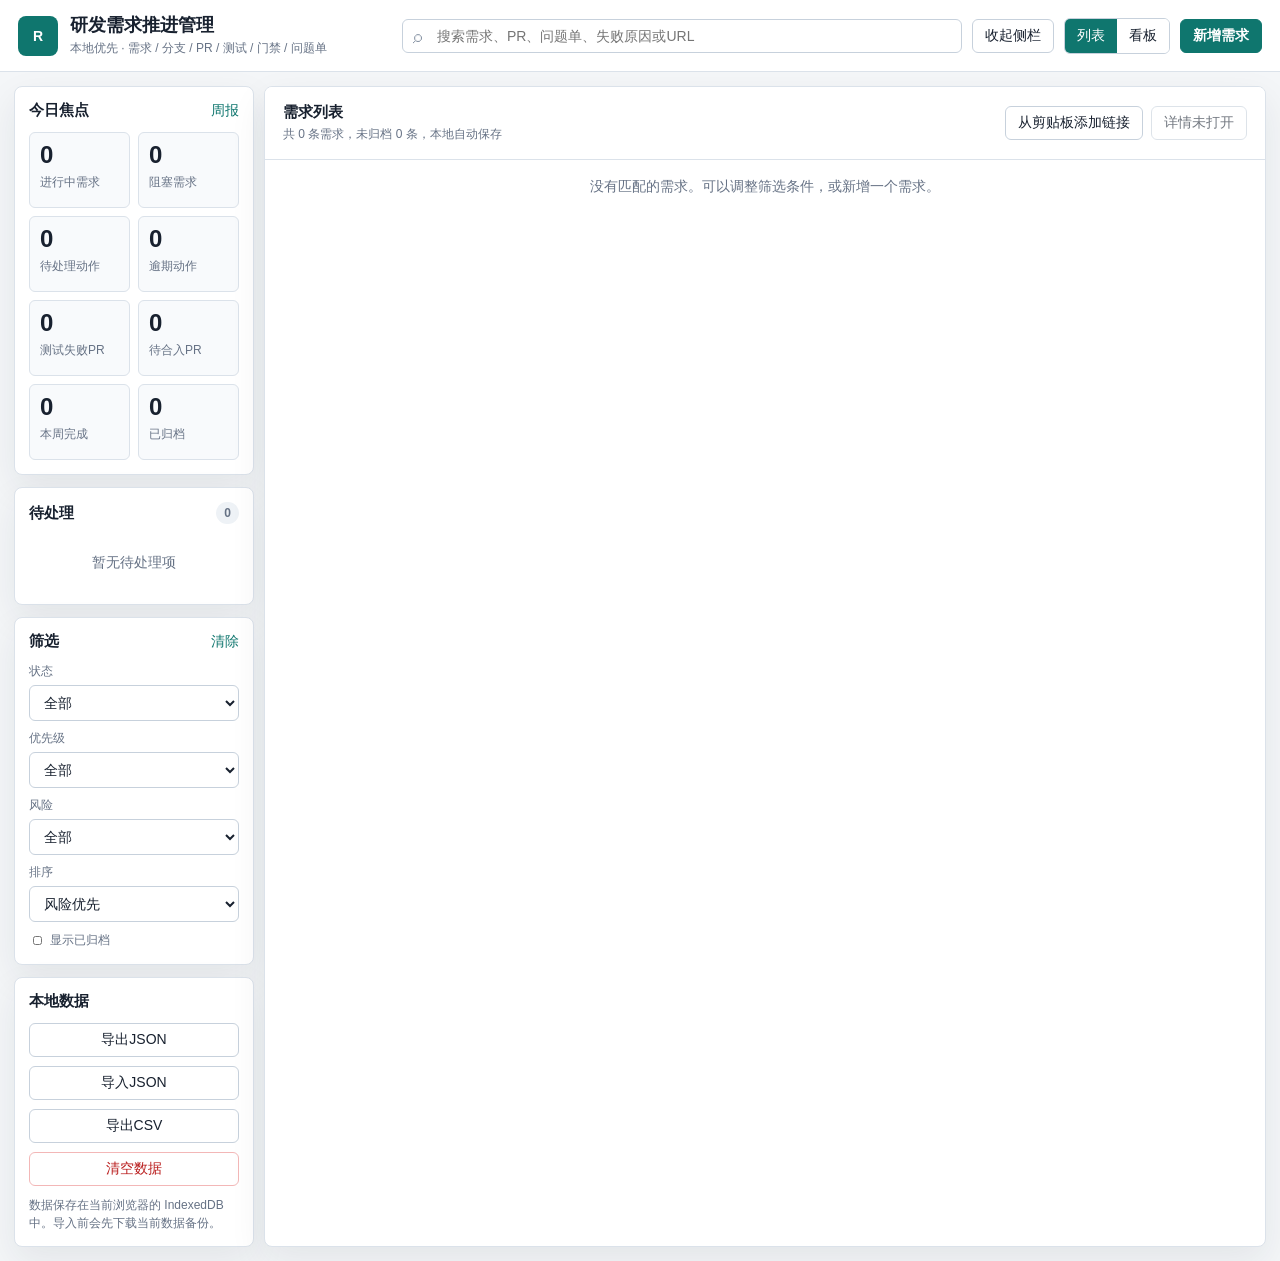
==== outputs/rd-tracker-mvp/index.html @ b26a25df "Add RD tracker desktop app" ====
<!doctype html>
<html lang="zh-CN">
  <head>
    <meta charset="UTF-8" />
    <meta name="viewport" content="width=device-width, initial-scale=1.0" />
    <title>研发需求推进管理工具 MVP</title>
    <meta
      name="description"
      content="本地优先的个人研发需求、分支、PR、测试、门禁和问题单推进管理工具。"
    />
    <link rel="stylesheet" href="./styles.css" />
  </head>
  <body>
    <div class="app-shell">
      <header class="topbar">
        <div class="brand">
          <div class="brand-mark" aria-hidden="true">R</div>
          <div>
            <h1>研发需求推进管理</h1>
            <p>本地优先 · 需求 / 分支 / PR / 测试 / 门禁 / 问题单</p>
          </div>
        </div>
        <div class="top-actions">
          <label class="search-box" aria-label="全局搜索">
            <span aria-hidden="true">⌕</span>
            <input id="globalSearch" type="search" placeholder="搜索需求、PR、问题单、失败原因或URL" />
          </label>
          <button id="toggleLeftRailBtn" type="button" title="收起或展开左侧概览">收起侧栏</button>
          <div class="segmented" aria-label="视图切换">
            <button id="listViewBtn" type="button" class="active">列表</button>
            <button id="boardViewBtn" type="button">看板</button>
          </div>
          <button id="newRequirementBtn" type="button" class="primary-btn">新增需求</button>
        </div>
      </header>

      <main class="workspace">
        <aside class="left-rail" aria-label="概览和筛选">
          <section class="panel">
            <div class="section-title">
              <h2>今日焦点</h2>
              <button id="weeklyReportBtn" type="button" class="text-btn">周报</button>
            </div>
            <div id="statsGrid" class="stats-grid"></div>
          </section>

          <section class="panel">
            <div class="section-title">
              <h2>待处理</h2>
              <span id="todoCount" class="count-pill">0</span>
            </div>
            <div id="todoList" class="todo-list empty-state">暂无待处理项</div>
          </section>

          <section class="panel">
            <div class="section-title">
              <h2>筛选</h2>
              <button id="clearFiltersBtn" type="button" class="text-btn">清除</button>
            </div>
            <div class="filter-grid">
              <label>
                状态
                <select id="statusFilter"></select>
              </label>
              <label>
                优先级
                <select id="priorityFilter"></select>
              </label>
              <label>
                风险
                <select id="riskFilter"></select>
              </label>
              <label>
                排序
                <select id="sortMode">
                  <option value="risk">风险优先</option>
                  <option value="priority">优先级</option>
                  <option value="plannedEndAt">计划完成时间</option>
                  <option value="updatedAt">最近更新</option>
                  <option value="createdAt">创建时间</option>
                  <option value="progress">交付链路进度</option>
                </select>
              </label>
              <label class="checkbox-row">
                <input id="showArchived" type="checkbox" />
                显示已归档
              </label>
            </div>
          </section>

          <section class="panel">
            <div class="section-title">
              <h2>本地数据</h2>
            </div>
            <div class="data-actions">
              <button id="exportJsonBtn" type="button">导出JSON</button>
              <button id="importJsonBtn" type="button">导入JSON</button>
              <button id="exportCsvBtn" type="button">导出CSV</button>
              <button id="resetDemoBtn" type="button" class="danger-ghost">清空数据</button>
              <input id="importFile" type="file" accept="application/json,.json" hidden />
            </div>
            <p class="hint">数据保存在当前浏览器的 IndexedDB 中。导入前会先下载当前数据备份。</p>
          </section>
        </aside>

        <section class="main-panel" aria-label="需求列表">
          <div class="list-header">
            <div>
              <h2 id="mainTitle">需求列表</h2>
              <p id="resultSummary">正在加载本地数据…</p>
            </div>
            <div class="header-tools">
              <button id="quickAddFromClipboardBtn" type="button">从剪贴板添加链接</button>
              <button id="collapseAllBtn" type="button">收起详情</button>
            </div>
          </div>
          <div id="contentArea" class="content-area"></div>
        </section>

        <aside id="detailPanel" class="detail-panel" aria-label="需求详情"></aside>
      </main>
    </div>

    <div id="modalHost" class="modal-host" hidden></div>
    <div id="toastHost" class="toast-host" aria-live="polite"></div>

    <script src="./app.js" defer></script>
  </body>
</html>
---- outputs/rd-tracker-mvp/styles.css ----
:root {
  color-scheme: light;
  --bg: #f4f6f8;
  --surface: #ffffff;
  --surface-soft: #f8fafc;
  --line: #dbe2ea;
  --line-strong: #c7d1dc;
  --text: #18212f;
  --muted: #667285;
  --faint: #8b97a7;
  --primary: #0f766e;
  --primary-dark: #115e59;
  --primary-soft: #d8f3ef;
  --blue: #2563eb;
  --blue-soft: #dbeafe;
  --green: #15803d;
  --green-soft: #dcfce7;
  --red: #b91c1c;
  --red-soft: #fee2e2;
  --amber: #a16207;
  --amber-soft: #fef3c7;
  --gray-soft: #eef2f6;
  --shadow: 0 14px 36px rgba(24, 33, 47, 0.08);
  --radius: 8px;
}

* {
  box-sizing: border-box;
}

html,
body {
  width: 100%;
  min-height: 100%;
}

body {
  margin: 0;
  background: var(--bg);
  color: var(--text);
  font-family:
    Inter, "Segoe UI", "PingFang SC", "Microsoft YaHei", Arial, sans-serif;
  font-size: 14px;
  letter-spacing: 0;
}

button,
input,
select,
textarea {
  font: inherit;
}

button {
  border: 1px solid var(--line-strong);
  border-radius: 6px;
  background: var(--surface);
  color: var(--text);
  min-height: 34px;
  padding: 0 12px;
  cursor: pointer;
}

button:hover {
  border-color: var(--primary);
  color: var(--primary-dark);
}

button:focus-visible,
input:focus-visible,
select:focus-visible,
textarea:focus-visible {
  outline: 2px solid rgba(15, 118, 110, 0.28);
  outline-offset: 2px;
}

button:disabled {
  cursor: not-allowed;
  opacity: 0.6;
}

input,
select,
textarea {
  width: 100%;
  border: 1px solid var(--line-strong);
  border-radius: 6px;
  background: #fff;
  color: var(--text);
  padding: 8px 10px;
}

textarea {
  min-height: 86px;
  resize: vertical;
}

a {
  color: var(--blue);
  text-decoration: none;
}

a:hover {
  text-decoration: underline;
}

.app-shell {
  min-height: 100vh;
  display: flex;
  flex-direction: column;
}

.topbar {
  position: sticky;
  top: 0;
  z-index: 20;
  display: flex;
  align-items: center;
  justify-content: space-between;
  gap: 18px;
  min-height: 72px;
  padding: 12px 18px;
  border-bottom: 1px solid var(--line);
  background: rgba(255, 255, 255, 0.94);
  backdrop-filter: blur(10px);
}

.brand {
  display: flex;
  align-items: center;
  gap: 12px;
  min-width: 280px;
}

.brand-mark {
  display: grid;
  place-items: center;
  width: 40px;
  height: 40px;
  border-radius: 8px;
  background: var(--primary);
  color: #fff;
  font-weight: 800;
}

.brand h1 {
  margin: 0;
  font-size: 18px;
  line-height: 1.25;
}

.brand p {
  margin: 4px 0 0;
  color: var(--muted);
  font-size: 12px;
}

.top-actions {
  display: flex;
  align-items: center;
  justify-content: flex-end;
  gap: 10px;
  flex: 1;
  min-width: 0;
}

.search-box {
  position: relative;
  display: flex;
  align-items: center;
  flex: 1;
  max-width: 560px;
}

.search-box span {
  position: absolute;
  left: 11px;
  top: 50%;
  transform: translateY(-50%);
  color: var(--faint);
  font-size: 18px;
}

.search-box input {
  padding-left: 34px;
}

.segmented {
  display: inline-flex;
  border: 1px solid var(--line-strong);
  border-radius: 6px;
  overflow: hidden;
  background: var(--surface);
}

.segmented button {
  border: 0;
  border-radius: 0;
  min-height: 34px;
}

.segmented button.active {
  background: var(--primary);
  color: #fff;
}

.primary-btn {
  border-color: var(--primary);
  background: var(--primary);
  color: #fff;
  font-weight: 700;
}

.primary-btn:hover {
  border-color: var(--primary-dark);
  background: var(--primary-dark);
  color: #fff;
}

.text-btn {
  min-height: auto;
  padding: 0;
  border: 0;
  background: transparent;
  color: var(--primary);
}

.danger-ghost {
  color: var(--red);
  border-color: #f3b7b7;
}

.workspace {
  display: grid;
  grid-template-columns: 260px minmax(640px, 1fr);
  grid-template-areas: "rail list";
  gap: 10px;
  padding: 14px;
  flex: 1;
  min-height: 0;
}

.workspace.rail-collapsed {
  grid-template-columns: minmax(760px, 1fr);
  grid-template-areas: "list";
}

.left-rail,
.detail-panel {
  display: flex;
  flex-direction: column;
  gap: 12px;
  min-width: 0;
}

.left-rail {
  grid-area: rail;
}

.workspace.rail-collapsed .left-rail {
  display: none;
}

.main-panel,
.panel,
.detail-panel {
  border: 1px solid var(--line);
  border-radius: var(--radius);
  background: var(--surface);
  box-shadow: var(--shadow);
}

.panel {
  padding: 14px;
}

.main-panel {
  grid-area: list;
  min-width: 0;
  overflow: hidden;
}

.detail-panel {
  grid-area: detail;
  position: fixed;
  top: 86px;
  right: 14px;
  bottom: 14px;
  z-index: 35;
  width: min(860px, calc(100vw - 420px));
  min-width: 560px;
  padding: 0;
  overflow: auto;
  max-height: none;
  transform: translateX(calc(100% + 24px));
  opacity: 0;
  pointer-events: none;
  transition:
    transform 180ms ease,
    opacity 180ms ease;
}

.detail-panel.open {
  transform: translateX(0);
  opacity: 1;
  pointer-events: auto;
}

.section-title,
.list-header,
.detail-head {
  display: flex;
  align-items: center;
  justify-content: space-between;
  gap: 12px;
}

.section-title h2,
.list-header h2 {
  margin: 0;
  font-size: 15px;
}

.list-header {
  padding: 16px 18px;
  border-bottom: 1px solid var(--line);
  background: var(--surface);
}

.list-header p {
  margin: 4px 0 0;
  color: var(--muted);
  font-size: 12px;
}

.header-tools {
  display: flex;
  align-items: center;
  gap: 8px;
}

.stats-grid {
  display: grid;
  grid-template-columns: repeat(2, minmax(0, 1fr));
  gap: 8px;
  margin-top: 12px;
}

.stat-card {
  min-height: 76px;
  padding: 10px;
  border: 1px solid var(--line);
  border-radius: 6px;
  background: var(--surface-soft);
}

.stat-card strong {
  display: block;
  font-size: 24px;
  line-height: 1;
}

.stat-card span {
  display: block;
  margin-top: 7px;
  color: var(--muted);
  font-size: 12px;
}

.todo-list {
  display: grid;
  gap: 8px;
  margin-top: 12px;
}

.todo-item {
  display: grid;
  gap: 6px;
  padding: 10px;
  border: 1px solid var(--line);
  border-left: 3px solid var(--primary);
  border-radius: 6px;
  background: var(--surface-soft);
}

.todo-item strong {
  font-size: 13px;
}

.todo-item span {
  color: var(--muted);
  font-size: 12px;
}

.filter-grid,
.data-actions {
  display: grid;
  gap: 9px;
  margin-top: 12px;
}

.filter-grid label {
  display: grid;
  gap: 5px;
  color: var(--muted);
  font-size: 12px;
}

.filter-grid label select,
.filter-grid label input {
  color: var(--text);
  font-size: 14px;
}

.checkbox-row {
  grid-template-columns: 16px 1fr;
  align-items: center;
}

.checkbox-row input {
  width: auto;
}

.hint {
  margin: 10px 0 0;
  color: var(--muted);
  font-size: 12px;
  line-height: 1.5;
}

.content-area {
  overflow: auto;
  max-height: calc(100vh - 146px);
}

.req-list {
  display: grid;
  gap: 8px;
  padding: 10px;
}

.req-list-card {
  display: grid;
  gap: 8px;
  width: 100%;
  padding: 10px;
  border: 1px solid var(--line);
  border-radius: 7px;
  background: var(--surface);
  cursor: pointer;
}

.req-list-card:hover {
  border-color: var(--primary);
  background: #fbfefd;
}

.req-list-card.selected {
  border-color: var(--primary);
  background: var(--primary-soft);
}

.req-list-top,
.req-list-bottom {
  display: flex;
  align-items: flex-start;
  justify-content: space-between;
  gap: 8px;
}

.req-list-title {
  min-width: 0;
}

.req-list-title strong {
  display: block;
  line-height: 1.35;
}

.req-list-title span {
  display: block;
  margin-top: 3px;
  color: var(--muted);
  font-size: 12px;
}

.req-list-card .inline-select {
  width: 112px;
  min-width: 112px;
}

.req-list-action {
  color: var(--muted);
  font-size: 12px;
  line-height: 1.45;
}

.req-list-action strong {
  display: block;
  margin-bottom: 2px;
  color: var(--text);
  font-size: 13px;
}

.req-list-progress {
  display: grid;
  gap: 5px;
}

.delivery-line {
  display: grid;
  gap: 6px;
}

.delivery-head {
  display: flex;
  align-items: center;
  justify-content: space-between;
  gap: 8px;
  color: var(--muted);
  font-size: 12px;
}

.delivery-head strong {
  color: var(--text);
  font-size: 13px;
}

.progress-note {
  color: var(--muted);
  font-size: 12px;
  line-height: 1.45;
}

.table-wrap {
  min-width: 980px;
}

.req-table {
  width: 100%;
  border-collapse: collapse;
}

.req-table th,
.req-table td {
  padding: 10px 9px;
  border-bottom: 1px solid var(--line);
  vertical-align: top;
  text-align: left;
}

.req-table th {
  position: sticky;
  top: 0;
  z-index: 5;
  background: var(--surface-soft);
  color: var(--muted);
  font-size: 12px;
  font-weight: 700;
}

.req-row {
  cursor: pointer;
}

.req-row:hover {
  background: #f9fbfd;
}

.req-row.selected {
  background: var(--primary-soft);
}

.title-cell {
  min-width: 220px;
}

.title-cell strong {
  display: block;
  margin-bottom: 5px;
}

.meta-line {
  display: flex;
  flex-wrap: wrap;
  gap: 5px;
  color: var(--muted);
  font-size: 12px;
}

.pill,
.count-pill,
.tag {
  display: inline-flex;
  align-items: center;
  gap: 4px;
  min-height: 22px;
  border-radius: 999px;
  padding: 2px 8px;
  font-size: 12px;
  font-weight: 700;
  white-space: nowrap;
}

.count-pill {
  background: var(--gray-soft);
  color: var(--muted);
}

.tag {
  border: 1px solid var(--line);
  color: var(--muted);
  background: #fff;
  font-weight: 500;
}

.priority-P0 {
  background: var(--red-soft);
  color: var(--red);
}

.priority-P1 {
  background: var(--amber-soft);
  color: var(--amber);
}

.priority-P2 {
  background: var(--blue-soft);
  color: var(--blue);
}

.priority-P3 {
  background: var(--gray-soft);
  color: var(--muted);
}

.risk-normal {
  background: var(--green-soft);
  color: var(--green);
}

.risk-attention {
  background: var(--amber-soft);
  color: var(--amber);
}

.risk-blocked,
.risk-failed,
.risk-overdue {
  background: var(--red-soft);
  color: var(--red);
}

.status-pill {
  background: var(--gray-soft);
  color: var(--muted);
}

.test-success,
.gate-pass {
  background: var(--green-soft);
  color: var(--green);
}

.test-failed,
.gate-fail {
  background: var(--red-soft);
  color: var(--red);
}

.test-running,
.gate-running {
  background: var(--blue-soft);
  color: var(--blue);
}

.progress-group {
  display: grid;
  gap: 6px;
  min-width: 150px;
}

.progress-line {
  display: grid;
  grid-template-columns: 42px 1fr auto;
  align-items: center;
  gap: 6px;
  color: var(--muted);
  font-size: 12px;
}

.meter {
  height: 6px;
  overflow: hidden;
  border-radius: 999px;
  background: var(--gray-soft);
}

.meter > span {
  display: block;
  height: 100%;
  min-width: 3px;
  border-radius: inherit;
  background: var(--primary);
}

.inline-select {
  min-width: 116px;
  padding: 6px 8px;
}

.next-action-cell {
  min-width: 220px;
  color: var(--muted);
}

.next-action-cell strong {
  display: block;
  color: var(--text);
  font-size: 13px;
}

.row-actions,
.compact-actions {
  display: flex;
  flex-wrap: wrap;
  gap: 6px;
}

.row-actions button,
.compact-actions button {
  min-height: 28px;
  padding: 0 8px;
  font-size: 12px;
}

.detail-empty {
  display: grid;
  place-items: center;
  min-height: 360px;
  padding: 24px;
  color: var(--muted);
  text-align: center;
}

.detail-section {
  padding: 14px;
  border-bottom: 1px solid var(--line);
}

.detail-section h3 {
  margin: 0 0 10px;
  font-size: 14px;
}

.detail-head {
  align-items: flex-start;
  padding: 16px;
  border-bottom: 1px solid var(--line);
  background: var(--surface-soft);
}

.detail-head h2 {
  margin: 0 0 8px;
  font-size: 18px;
  line-height: 1.35;
}

.detail-meta {
  display: flex;
  flex-wrap: wrap;
  gap: 6px;
}

.summary-grid {
  display: grid;
  grid-template-columns: repeat(2, minmax(0, 1fr));
  gap: 8px;
}

.summary-item {
  padding: 9px;
  border: 1px solid var(--line);
  border-radius: 6px;
  background: var(--surface-soft);
}

.summary-item span {
  display: block;
  margin-bottom: 4px;
  color: var(--muted);
  font-size: 12px;
}

.summary-item strong {
  font-size: 14px;
}

.entity-list {
  display: grid;
  gap: 8px;
}

.entity-card {
  border: 1px solid var(--line);
  border-radius: 6px;
  background: #fff;
  overflow: hidden;
}

.entity-card-head {
  display: flex;
  align-items: flex-start;
  justify-content: space-between;
  gap: 8px;
  padding: 10px;
  background: var(--surface-soft);
}

.entity-card-head h4 {
  margin: 0 0 4px;
  font-size: 14px;
}

.entity-card-body {
  display: grid;
  gap: 10px;
  padding: 10px;
}

.mini-table {
  width: 100%;
  border-collapse: collapse;
  font-size: 12px;
}

.mini-table th,
.mini-table td {
  padding: 7px 6px;
  border-bottom: 1px solid var(--line);
  vertical-align: top;
  text-align: left;
}

.mini-table th {
  color: var(--muted);
  font-weight: 700;
}

.test-chip-list {
  display: flex;
  flex-wrap: wrap;
  gap: 5px;
}

.test-chip {
  display: inline-flex;
  align-items: center;
  gap: 4px;
  border-color: transparent;
}

.timeline {
  position: relative;
  display: grid;
  gap: 10px;
}

.timeline-item {
  padding: 10px;
  border: 1px solid var(--line);
  border-radius: 6px;
  background: var(--surface-soft);
}

.timeline-item time {
  display: block;
  margin-bottom: 5px;
  color: var(--muted);
  font-size: 12px;
}

.board {
  display: grid;
  grid-template-columns: repeat(4, minmax(220px, 1fr));
  gap: 12px;
  min-width: 960px;
  padding: 14px;
}

.board-column {
  display: flex;
  flex-direction: column;
  gap: 8px;
  min-height: 260px;
  border: 1px solid var(--line);
  border-radius: 8px;
  background: var(--surface-soft);
  padding: 10px;
}

.board-column h3 {
  margin: 0;
  font-size: 13px;
  display: flex;
  justify-content: space-between;
  color: var(--muted);
}

.board-card {
  display: grid;
  gap: 8px;
  padding: 10px;
  border: 1px solid var(--line);
  border-radius: 6px;
  background: #fff;
  cursor: pointer;
}

.board-card:hover {
  border-color: var(--primary);
}

.board-card strong {
  line-height: 1.35;
}

.empty-state {
  padding: 18px;
  color: var(--muted);
  text-align: center;
}

.modal-host {
  position: fixed;
  inset: 0;
  z-index: 50;
  display: grid;
  place-items: center;
  background: rgba(24, 33, 47, 0.42);
  padding: 24px;
}

.modal-host[hidden] {
  display: none !important;
}

.modal-card {
  width: min(760px, 100%);
  max-height: min(86vh, 900px);
  display: flex;
  flex-direction: column;
  border-radius: 8px;
  background: var(--surface);
  box-shadow: 0 24px 70px rgba(24, 33, 47, 0.28);
}

.modal-head,
.modal-foot {
  display: flex;
  align-items: center;
  justify-content: space-between;
  gap: 12px;
  padding: 14px 16px;
  border-bottom: 1px solid var(--line);
}

.modal-foot {
  border-top: 1px solid var(--line);
  border-bottom: 0;
  flex-wrap: wrap;
}

.modal-left-actions {
  display: flex;
  align-items: center;
  gap: 10px;
  flex-wrap: wrap;
  min-width: 0;
}

.modal-left-actions .danger-ghost {
  min-height: 28px;
  padding: 0 10px;
  font-size: 12px;
}

.modal-head h2 {
  margin: 0;
  font-size: 17px;
}

.modal-body {
  overflow: auto;
  padding: 16px;
}

.form-grid {
  display: grid;
  grid-template-columns: repeat(2, minmax(0, 1fr));
  gap: 12px;
}

.form-grid label {
  display: grid;
  gap: 6px;
  color: var(--muted);
  font-size: 12px;
}

.form-grid label.full {
  grid-column: 1 / -1;
}

.form-grid label.checkbox-field {
  grid-template-columns: 16px 1fr;
  align-items: center;
  color: var(--text);
}

.form-grid label.checkbox-field input {
  width: auto;
}

.markdown-box {
  min-height: 360px;
  font-family: "Cascadia Mono", Consolas, monospace;
  white-space: pre-wrap;
}

.toast-host {
  position: fixed;
  right: 16px;
  bottom: 16px;
  z-index: 80;
  display: grid;
  gap: 8px;
}

.toast {
  max-width: 360px;
  padding: 10px 12px;
  border: 1px solid var(--line-strong);
  border-radius: 6px;
  background: var(--surface);
  box-shadow: var(--shadow);
  color: var(--text);
}

.hidden {
  display: none !important;
}

@media (max-width: 1280px) {
  .workspace {
    grid-template-columns: 240px minmax(520px, 1fr);
    grid-template-areas: "rail list";
  }

  .workspace.rail-collapsed {
    grid-template-columns: minmax(620px, 1fr);
    grid-template-areas: "list";
  }

  .detail-panel {
    width: min(780px, calc(100vw - 300px));
    min-width: 520px;
  }
}

@media (max-width: 860px) {
  .topbar {
    align-items: stretch;
    flex-direction: column;
  }

  .top-actions {
    flex-wrap: wrap;
    justify-content: stretch;
  }

  .search-box {
    max-width: none;
    flex-basis: 100%;
  }

  .workspace {
    grid-template-columns: 1fr;
    grid-template-areas:
      "list"
      "rail";
  }

  .workspace.rail-collapsed {
    grid-template-columns: 1fr;
    grid-template-areas: "list";
  }

  .left-rail {
    grid-area: rail;
  }

  .main-panel {
    grid-area: list;
  }

  .detail-panel {
    top: 72px;
    right: 10px;
    bottom: 10px;
    left: 10px;
    width: auto;
    min-width: 0;
  }

  .list-header {
    align-items: flex-start;
    flex-direction: column;
  }

  .header-tools {
    width: 100%;
    flex-wrap: wrap;
  }

  .form-grid {
    grid-template-columns: 1fr;
  }
}
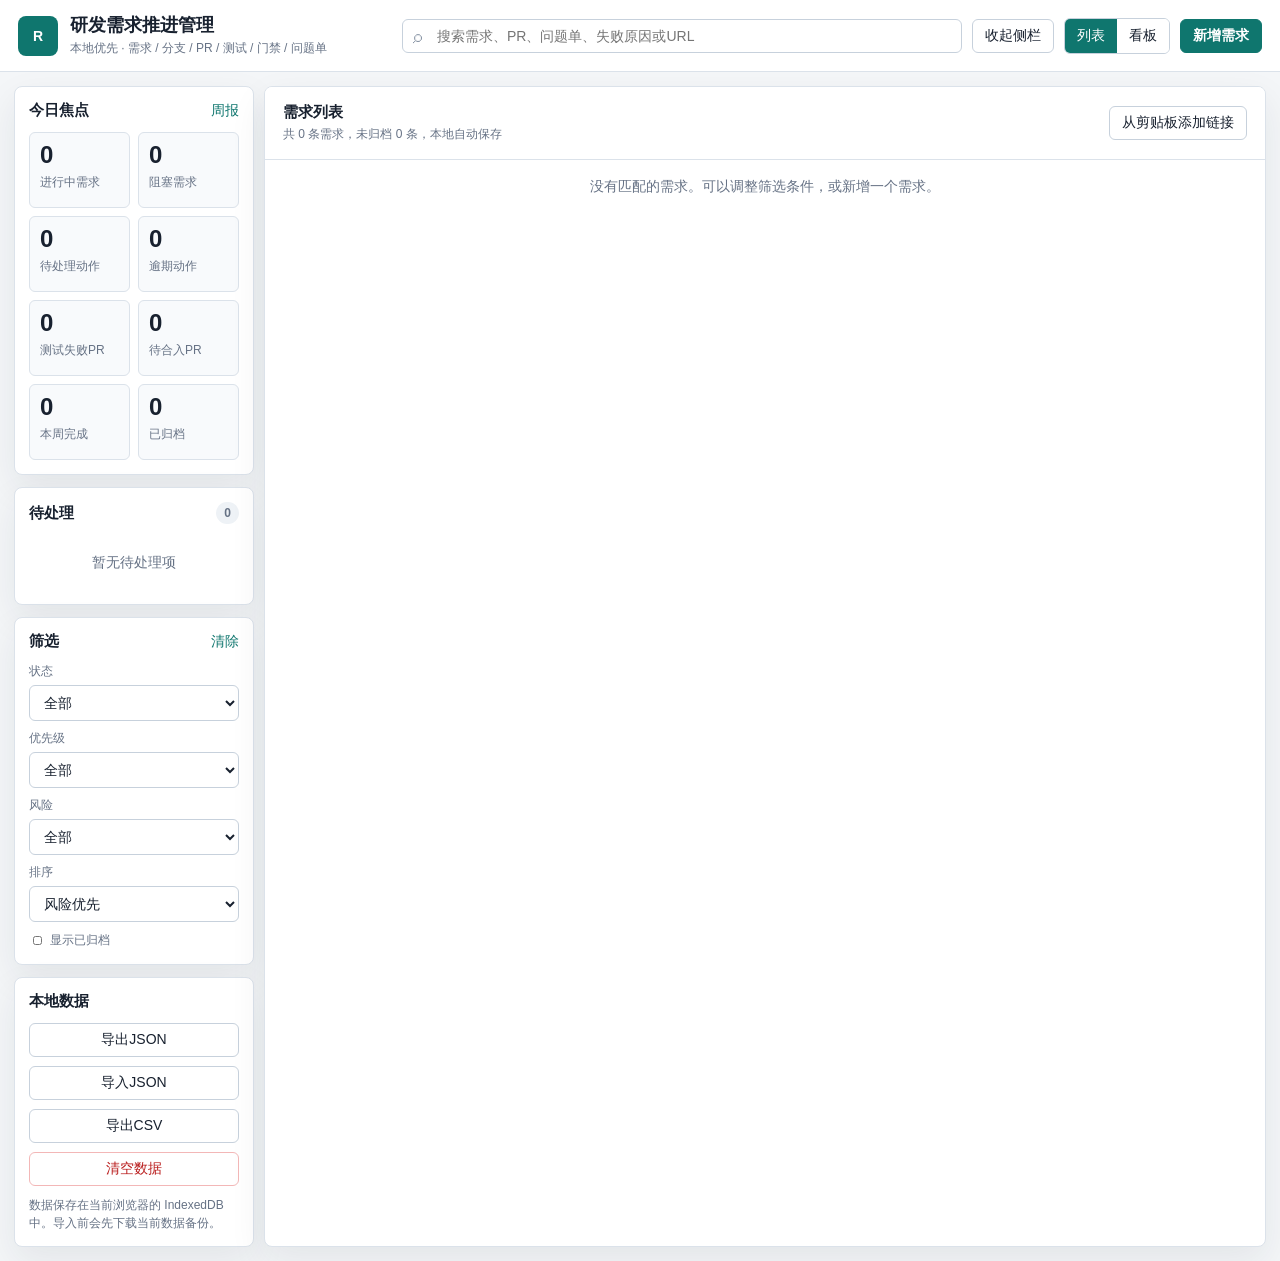
==== commit 2daabb61: "Improve tracker workflow shortcuts" ====
--- a/outputs/rd-tracker-mvp/index.html
+++ b/outputs/rd-tracker-mvp/index.html
@@ -111,7 +111,7 @@
             </div>
             <div class="header-tools">
               <button id="quickAddFromClipboardBtn" type="button">从剪贴板添加链接</button>
-              <button id="collapseAllBtn" type="button">收起详情</button>
+              <button id="collapseAllBtn" type="button" hidden>收起详情</button>
             </div>
           </div>
           <div id="contentArea" class="content-area"></div>
--- a/outputs/rd-tracker-mvp/styles.css
+++ b/outputs/rd-tracker-mvp/styles.css
@@ -808,6 +808,11 @@
   overflow: hidden;
 }
 
+.focus-flash {
+  scroll-margin-top: 96px;
+  animation: focus-flash 1400ms ease;
+}
+
 .entity-card-head {
   display: flex;
   align-items: flex-start;
@@ -857,7 +862,13 @@
   display: inline-flex;
   align-items: center;
   gap: 4px;
+  min-height: 24px;
+  padding: 2px 8px;
   border-color: transparent;
+}
+
+.test-chip span {
+  font-family: "Cascadia Mono", Consolas, monospace;
 }
 
 .timeline {
@@ -1127,3 +1138,17 @@
     grid-template-columns: 1fr;
   }
 }
+
+@keyframes focus-flash {
+  0% {
+    outline: 2px solid rgba(15, 118, 110, 0.55);
+    box-shadow: 0 0 0 4px rgba(15, 118, 110, 0.16);
+    background-color: var(--primary-soft);
+  }
+
+  100% {
+    outline: 0 solid transparent;
+    box-shadow: none;
+    background-color: inherit;
+  }
+}
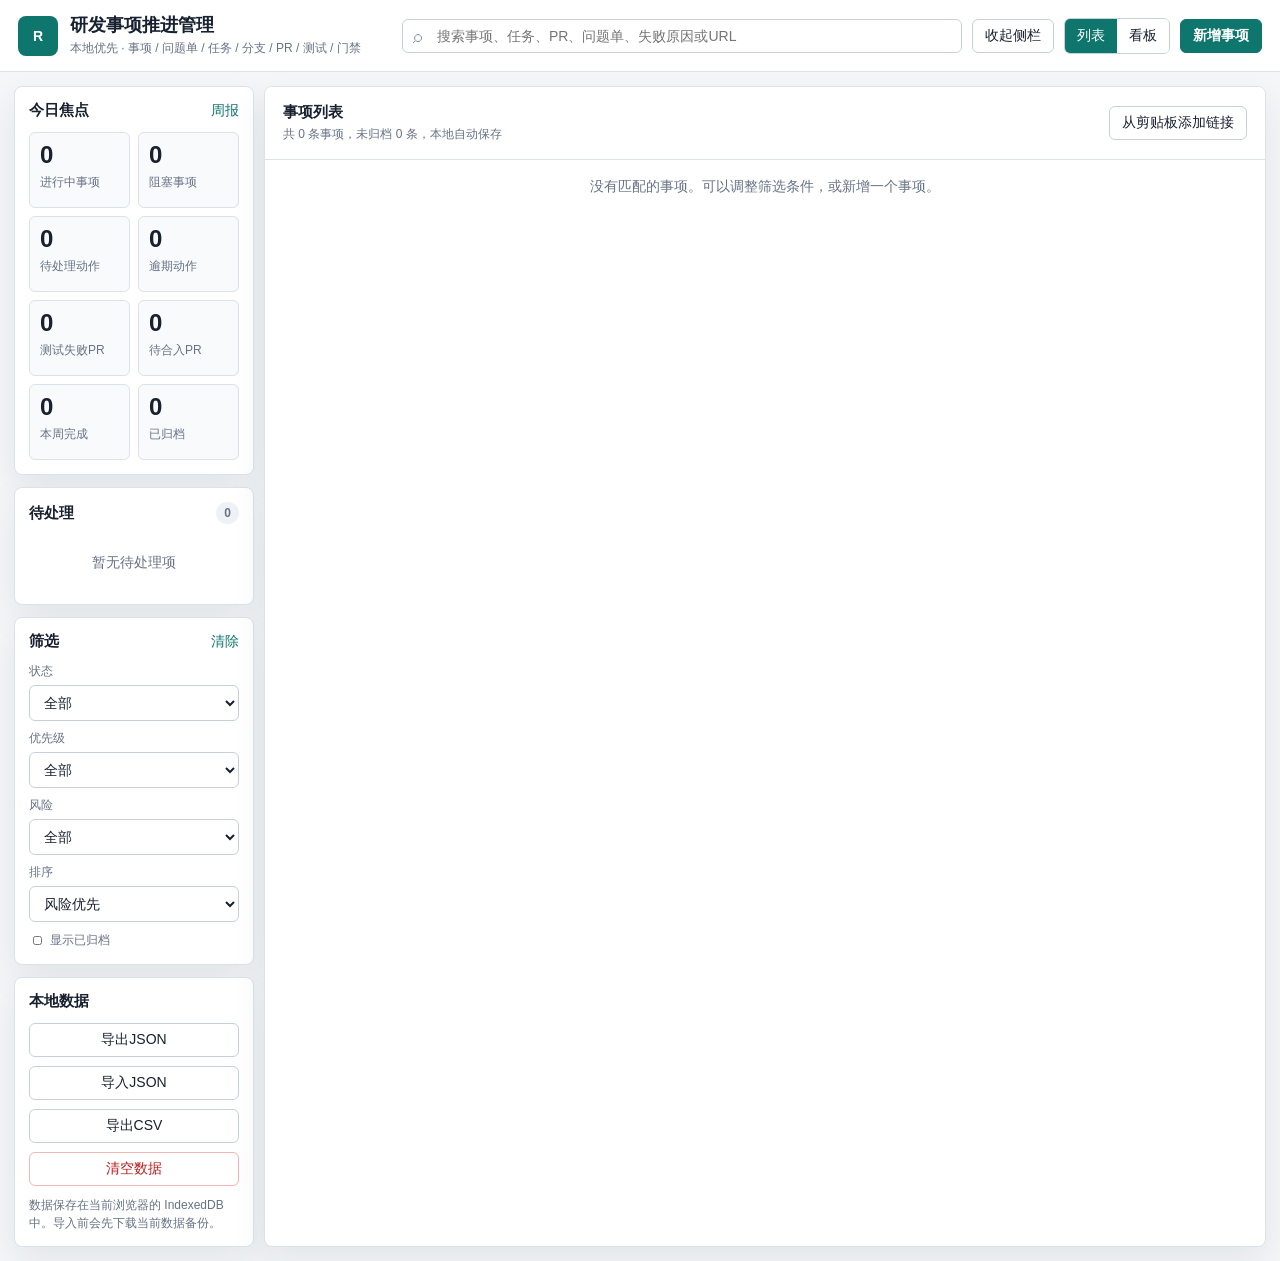
==== commit 8fea7104: "Refine tracker item workflow" ====
--- a/outputs/rd-tracker-mvp/index.html
+++ b/outputs/rd-tracker-mvp/index.html
@@ -3,10 +3,10 @@
   <head>
     <meta charset="UTF-8" />
     <meta name="viewport" content="width=device-width, initial-scale=1.0" />
-    <title>研发需求推进管理工具 MVP</title>
+    <title>研发事项推进管理工具 MVP</title>
     <meta
       name="description"
-      content="本地优先的个人研发需求、分支、PR、测试、门禁和问题单推进管理工具。"
+      content="本地优先的个人研发事项、问题单、任务、分支、PR、测试和门禁推进管理工具。"
     />
     <link rel="stylesheet" href="./styles.css" />
   </head>
@@ -16,21 +16,21 @@
         <div class="brand">
           <div class="brand-mark" aria-hidden="true">R</div>
           <div>
-            <h1>研发需求推进管理</h1>
-            <p>本地优先 · 需求 / 分支 / PR / 测试 / 门禁 / 问题单</p>
+            <h1>研发事项推进管理</h1>
+            <p>本地优先 · 事项 / 问题单 / 任务 / 分支 / PR / 测试 / 门禁</p>
           </div>
         </div>
         <div class="top-actions">
           <label class="search-box" aria-label="全局搜索">
             <span aria-hidden="true">⌕</span>
-            <input id="globalSearch" type="search" placeholder="搜索需求、PR、问题单、失败原因或URL" />
+            <input id="globalSearch" type="search" placeholder="搜索事项、任务、PR、问题单、失败原因或URL" />
           </label>
           <button id="toggleLeftRailBtn" type="button" title="收起或展开左侧概览">收起侧栏</button>
           <div class="segmented" aria-label="视图切换">
             <button id="listViewBtn" type="button" class="active">列表</button>
             <button id="boardViewBtn" type="button">看板</button>
           </div>
-          <button id="newRequirementBtn" type="button" class="primary-btn">新增需求</button>
+          <button id="newRequirementBtn" type="button" class="primary-btn">新增事项</button>
         </div>
       </header>
 
@@ -103,10 +103,10 @@
           </section>
         </aside>
 
-        <section class="main-panel" aria-label="需求列表">
+        <section class="main-panel" aria-label="事项列表">
           <div class="list-header">
             <div>
-              <h2 id="mainTitle">需求列表</h2>
+              <h2 id="mainTitle">事项列表</h2>
               <p id="resultSummary">正在加载本地数据…</p>
             </div>
             <div class="header-tools">
@@ -117,7 +117,7 @@
           <div id="contentArea" class="content-area"></div>
         </section>
 
-        <aside id="detailPanel" class="detail-panel" aria-label="需求详情"></aside>
+        <aside id="detailPanel" class="detail-panel" aria-label="事项详情"></aside>
       </main>
     </div>
 
--- a/outputs/rd-tracker-mvp/styles.css
+++ b/outputs/rd-tracker-mvp/styles.css
@@ -230,6 +230,10 @@
   border-color: #f3b7b7;
 }
 
+.danger-text {
+  color: var(--red);
+}
+
 .workspace {
   display: grid;
   grid-template-columns: 260px minmax(640px, 1fr);
@@ -287,8 +291,8 @@
   right: 14px;
   bottom: 14px;
   z-index: 35;
-  width: min(860px, calc(100vw - 420px));
-  min-width: 560px;
+  width: min(980px, calc(100vw - 360px));
+  min-width: 640px;
   padding: 0;
   overflow: auto;
   max-height: none;
@@ -884,9 +888,15 @@
   background: var(--surface-soft);
 }
 
-.timeline-item time {
-  display: block;
+.timeline-head {
+  display: flex;
+  align-items: center;
+  justify-content: space-between;
+  gap: 8px;
   margin-bottom: 5px;
+}
+
+.timeline-head time {
   color: var(--muted);
   font-size: 12px;
 }
@@ -1074,8 +1084,8 @@
   }
 
   .detail-panel {
-    width: min(780px, calc(100vw - 300px));
-    min-width: 520px;
+    width: min(900px, calc(100vw - 260px));
+    min-width: 580px;
   }
 }
 
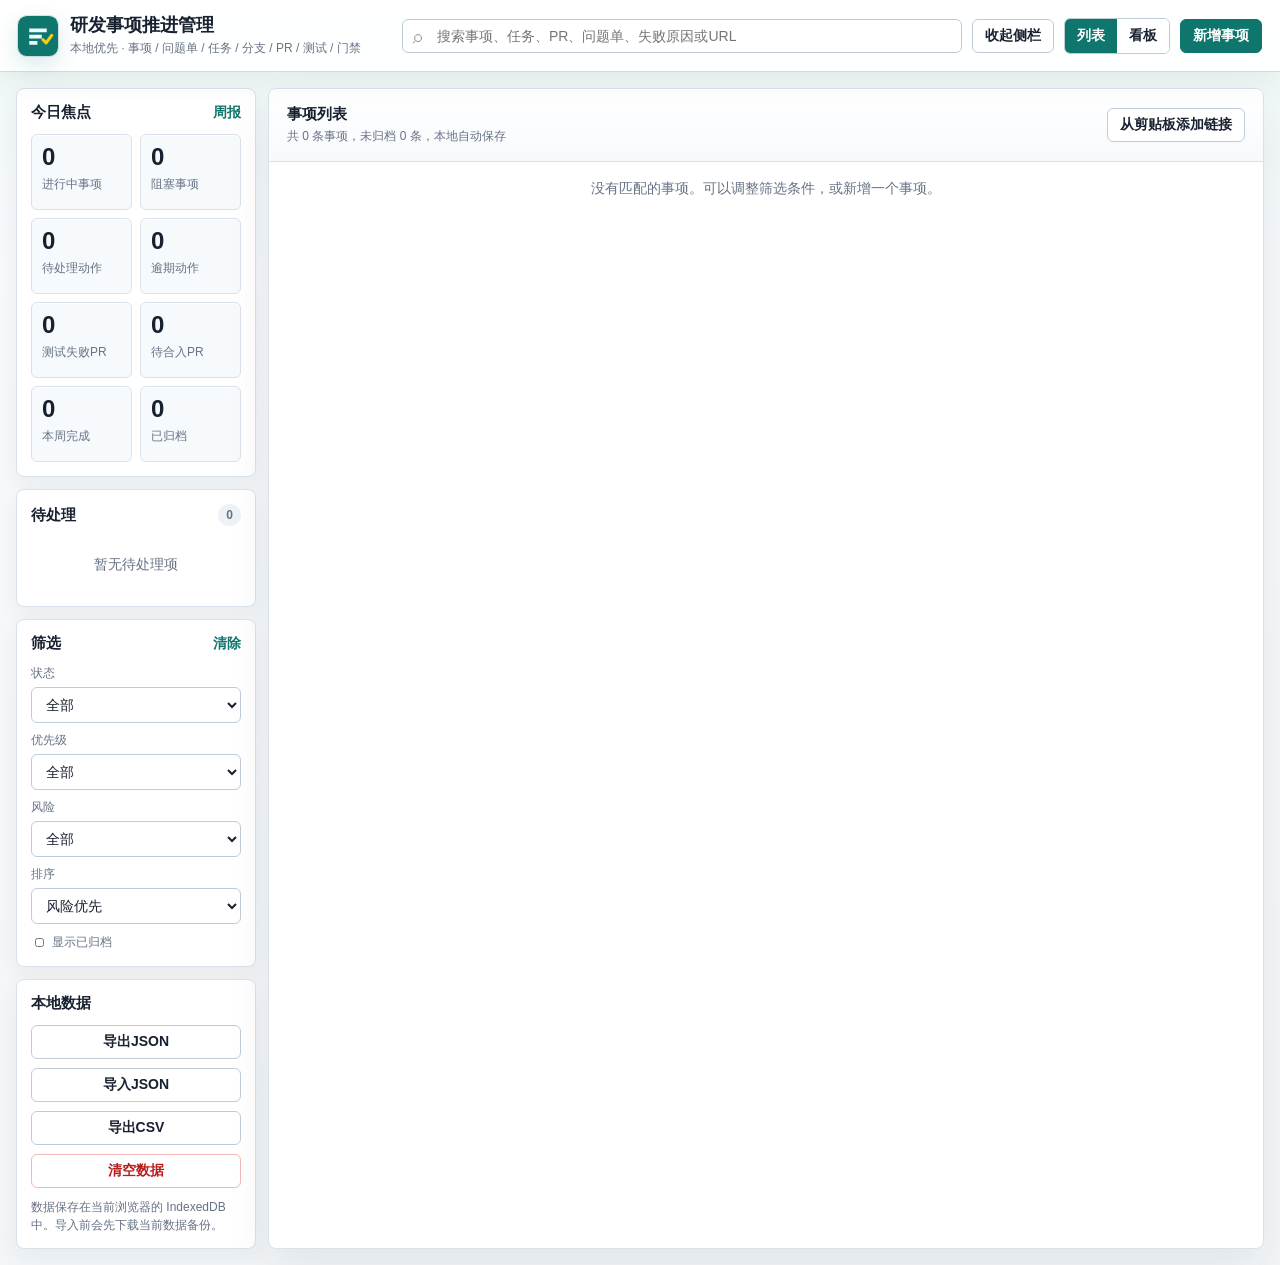
==== commit 42052252: "Improve tracker workspace and notes" ====
--- a/outputs/rd-tracker-mvp/index.html
+++ b/outputs/rd-tracker-mvp/index.html
@@ -8,13 +8,16 @@
       name="description"
       content="本地优先的个人研发事项、问题单、任务、分支、PR、测试和门禁推进管理工具。"
     />
+    <link rel="icon" href="./app-icon.svg" type="image/svg+xml" />
     <link rel="stylesheet" href="./styles.css" />
   </head>
   <body>
     <div class="app-shell">
       <header class="topbar">
         <div class="brand">
-          <div class="brand-mark" aria-hidden="true">R</div>
+          <div class="brand-mark" aria-hidden="true">
+            <img src="./app-icon.svg" alt="" />
+          </div>
           <div>
             <h1>研发事项推进管理</h1>
             <p>本地优先 · 事项 / 问题单 / 任务 / 分支 / PR / 测试 / 门禁</p>
--- a/outputs/rd-tracker-mvp/styles.css
+++ b/outputs/rd-tracker-mvp/styles.css
@@ -1,16 +1,17 @@
 :root {
   color-scheme: light;
-  --bg: #f4f6f8;
+  --bg: #f3f6f8;
   --surface: #ffffff;
-  --surface-soft: #f8fafc;
-  --line: #dbe2ea;
-  --line-strong: #c7d1dc;
+  --surface-soft: #f7fafc;
+  --line: #d9e2ea;
+  --line-strong: #bfccd8;
   --text: #18212f;
   --muted: #667285;
   --faint: #8b97a7;
   --primary: #0f766e;
   --primary-dark: #115e59;
   --primary-soft: #d8f3ef;
+  --primary-faint: #effaf8;
   --blue: #2563eb;
   --blue-soft: #dbeafe;
   --green: #15803d;
@@ -20,7 +21,9 @@
   --amber: #a16207;
   --amber-soft: #fef3c7;
   --gray-soft: #eef2f6;
-  --shadow: 0 14px 36px rgba(24, 33, 47, 0.08);
+  --ink-shadow: rgba(24, 33, 47, 0.08);
+  --shadow: 0 18px 44px var(--ink-shadow);
+  --shadow-soft: 0 8px 22px rgba(24, 33, 47, 0.06);
   --radius: 8px;
 }
 
@@ -36,7 +39,8 @@
 
 body {
   margin: 0;
-  background: var(--bg);
+  background:
+    linear-gradient(180deg, #eef8f6 0, #f7f9fc 260px, var(--bg) 100%);
   color: var(--text);
   font-family:
     Inter, "Segoe UI", "PingFang SC", "Microsoft YaHei", Arial, sans-serif;
@@ -59,6 +63,12 @@
   min-height: 34px;
   padding: 0 12px;
   cursor: pointer;
+  font-weight: 650;
+  transition:
+    border-color 120ms ease,
+    background 120ms ease,
+    color 120ms ease,
+    box-shadow 120ms ease;
 }
 
 button:hover {
@@ -88,6 +98,16 @@
   background: #fff;
   color: var(--text);
   padding: 8px 10px;
+  transition:
+    border-color 120ms ease,
+    box-shadow 120ms ease;
+}
+
+input:focus,
+select:focus,
+textarea:focus {
+  border-color: var(--primary);
+  box-shadow: 0 0 0 3px rgba(15, 118, 110, 0.1);
 }
 
 textarea {
@@ -120,9 +140,10 @@
   gap: 18px;
   min-height: 72px;
   padding: 12px 18px;
-  border-bottom: 1px solid var(--line);
-  background: rgba(255, 255, 255, 0.94);
+  border-bottom: 1px solid rgba(191, 204, 216, 0.72);
+  background: rgba(255, 255, 255, 0.9);
   backdrop-filter: blur(10px);
+  box-shadow: 0 10px 28px rgba(24, 33, 47, 0.06);
 }
 
 .brand {
@@ -138,9 +159,16 @@
   width: 40px;
   height: 40px;
   border-radius: 8px;
-  background: var(--primary);
-  color: #fff;
-  font-weight: 800;
+  background: #fff;
+  box-shadow:
+    0 0 0 1px rgba(15, 118, 110, 0.16),
+    0 8px 22px rgba(15, 118, 110, 0.16);
+}
+
+.brand-mark img {
+  display: block;
+  width: 40px;
+  height: 40px;
 }
 
 .brand h1 {
@@ -238,8 +266,8 @@
   display: grid;
   grid-template-columns: 260px minmax(640px, 1fr);
   grid-template-areas: "rail list";
-  gap: 10px;
-  padding: 14px;
+  gap: 12px;
+  padding: 16px;
   flex: 1;
   min-height: 0;
 }
@@ -276,6 +304,7 @@
 
 .panel {
   padding: 14px;
+  box-shadow: var(--shadow-soft);
 }
 
 .main-panel {
@@ -291,7 +320,7 @@
   right: 14px;
   bottom: 14px;
   z-index: 35;
-  width: min(980px, calc(100vw - 360px));
+  width: min(1040px, calc(100vw - 340px));
   min-width: 640px;
   padding: 0;
   overflow: auto;
@@ -319,6 +348,10 @@
   gap: 12px;
 }
 
+.section-title {
+  flex-wrap: wrap;
+}
+
 .section-title h2,
 .list-header h2 {
   margin: 0;
@@ -328,7 +361,8 @@
 .list-header {
   padding: 16px 18px;
   border-bottom: 1px solid var(--line);
-  background: var(--surface);
+  background:
+    linear-gradient(180deg, #ffffff 0, var(--surface-soft) 100%);
 }
 
 .list-header p {
@@ -356,6 +390,7 @@
   border: 1px solid var(--line);
   border-radius: 6px;
   background: var(--surface-soft);
+  box-shadow: inset 0 1px 0 rgba(255, 255, 255, 0.75);
 }
 
 .stat-card strong {
@@ -385,6 +420,7 @@
   border-left: 3px solid var(--primary);
   border-radius: 6px;
   background: var(--surface-soft);
+  text-align: left;
 }
 
 .todo-item strong {
@@ -452,16 +488,25 @@
   border-radius: 7px;
   background: var(--surface);
   cursor: pointer;
+  box-shadow: 0 1px 0 rgba(24, 33, 47, 0.03);
+  transition:
+    border-color 120ms ease,
+    background 120ms ease,
+    box-shadow 120ms ease;
 }
 
 .req-list-card:hover {
   border-color: var(--primary);
   background: #fbfefd;
+  box-shadow: 0 10px 24px rgba(15, 118, 110, 0.08);
 }
 
 .req-list-card.selected {
   border-color: var(--primary);
-  background: var(--primary-soft);
+  background: var(--primary-faint);
+  box-shadow:
+    inset 3px 0 0 var(--primary),
+    0 10px 24px rgba(15, 118, 110, 0.08);
 }
 
 .req-list-top,
@@ -748,7 +793,7 @@
 }
 
 .detail-section {
-  padding: 14px;
+  padding: 16px;
   border-bottom: 1px solid var(--line);
 }
 
@@ -757,11 +802,19 @@
   font-size: 14px;
 }
 
+.section-title h3 {
+  margin: 0;
+}
+
 .detail-head {
   align-items: flex-start;
-  padding: 16px;
+  position: sticky;
+  top: 0;
+  z-index: 2;
+  padding: 18px;
   border-bottom: 1px solid var(--line);
-  background: var(--surface-soft);
+  background:
+    linear-gradient(180deg, #ffffff 0, var(--surface-soft) 100%);
 }
 
 .detail-head h2 {
@@ -787,6 +840,7 @@
   border: 1px solid var(--line);
   border-radius: 6px;
   background: var(--surface-soft);
+  box-shadow: inset 0 1px 0 rgba(255, 255, 255, 0.76);
 }
 
 .summary-item span {
@@ -810,6 +864,7 @@
   border-radius: 6px;
   background: #fff;
   overflow: hidden;
+  box-shadow: 0 1px 0 rgba(24, 33, 47, 0.03);
 }
 
 .focus-flash {
@@ -823,7 +878,8 @@
   justify-content: space-between;
   gap: 8px;
   padding: 10px;
-  background: var(--surface-soft);
+  background:
+    linear-gradient(180deg, #ffffff 0, var(--surface-soft) 100%);
 }
 
 .entity-card-head h4 {
@@ -872,6 +928,100 @@
 }
 
 .test-chip span {
+  font-family: "Cascadia Mono", Consolas, monospace;
+}
+
+.important-list {
+  display: grid;
+  gap: 8px;
+}
+
+.info-card {
+  display: grid;
+  gap: 10px;
+  padding: 12px;
+  border: 1px solid var(--line);
+  border-radius: 7px;
+  background: #fff;
+  box-shadow: 0 1px 0 rgba(24, 33, 47, 0.03);
+}
+
+.info-card-main {
+  display: flex;
+  align-items: flex-start;
+  justify-content: space-between;
+  gap: 12px;
+}
+
+.info-title-line {
+  display: flex;
+  align-items: center;
+  flex-wrap: wrap;
+  gap: 7px;
+}
+
+.info-title-line strong {
+  font-size: 14px;
+}
+
+.info-card a {
+  display: inline-block;
+  margin-top: 5px;
+  max-width: 100%;
+  overflow-wrap: anywhere;
+  font-size: 12px;
+}
+
+.info-type {
+  display: inline-flex;
+  align-items: center;
+  min-height: 22px;
+  border-radius: 999px;
+  padding: 2px 8px;
+  font-size: 12px;
+  font-weight: 800;
+}
+
+.info-command {
+  background: #e0f2fe;
+  color: #0369a1;
+}
+
+.info-wiki {
+  background: #ede9fe;
+  color: #6d28d9;
+}
+
+.info-link {
+  background: var(--blue-soft);
+  color: var(--blue);
+}
+
+.info-note {
+  background: var(--amber-soft);
+  color: var(--amber);
+}
+
+.info-content {
+  margin: 0;
+  max-height: 220px;
+  overflow: auto;
+  padding: 10px;
+  border: 1px solid var(--line);
+  border-radius: 6px;
+  background: var(--surface-soft);
+  color: var(--text);
+  white-space: pre-wrap;
+  overflow-wrap: anywhere;
+  font-family: inherit;
+  font-size: 13px;
+  line-height: 1.55;
+}
+
+.command-content {
+  background: #111827;
+  border-color: #111827;
+  color: #f8fafc;
   font-family: "Cascadia Mono", Consolas, monospace;
 }
 
@@ -1084,7 +1234,7 @@
   }
 
   .detail-panel {
-    width: min(900px, calc(100vw - 260px));
+    width: min(980px, calc(100vw - 250px));
     min-width: 580px;
   }
 }
@@ -1144,6 +1294,10 @@
     flex-wrap: wrap;
   }
 
+  .info-card-main {
+    flex-direction: column;
+  }
+
   .form-grid {
     grid-template-columns: 1fr;
   }
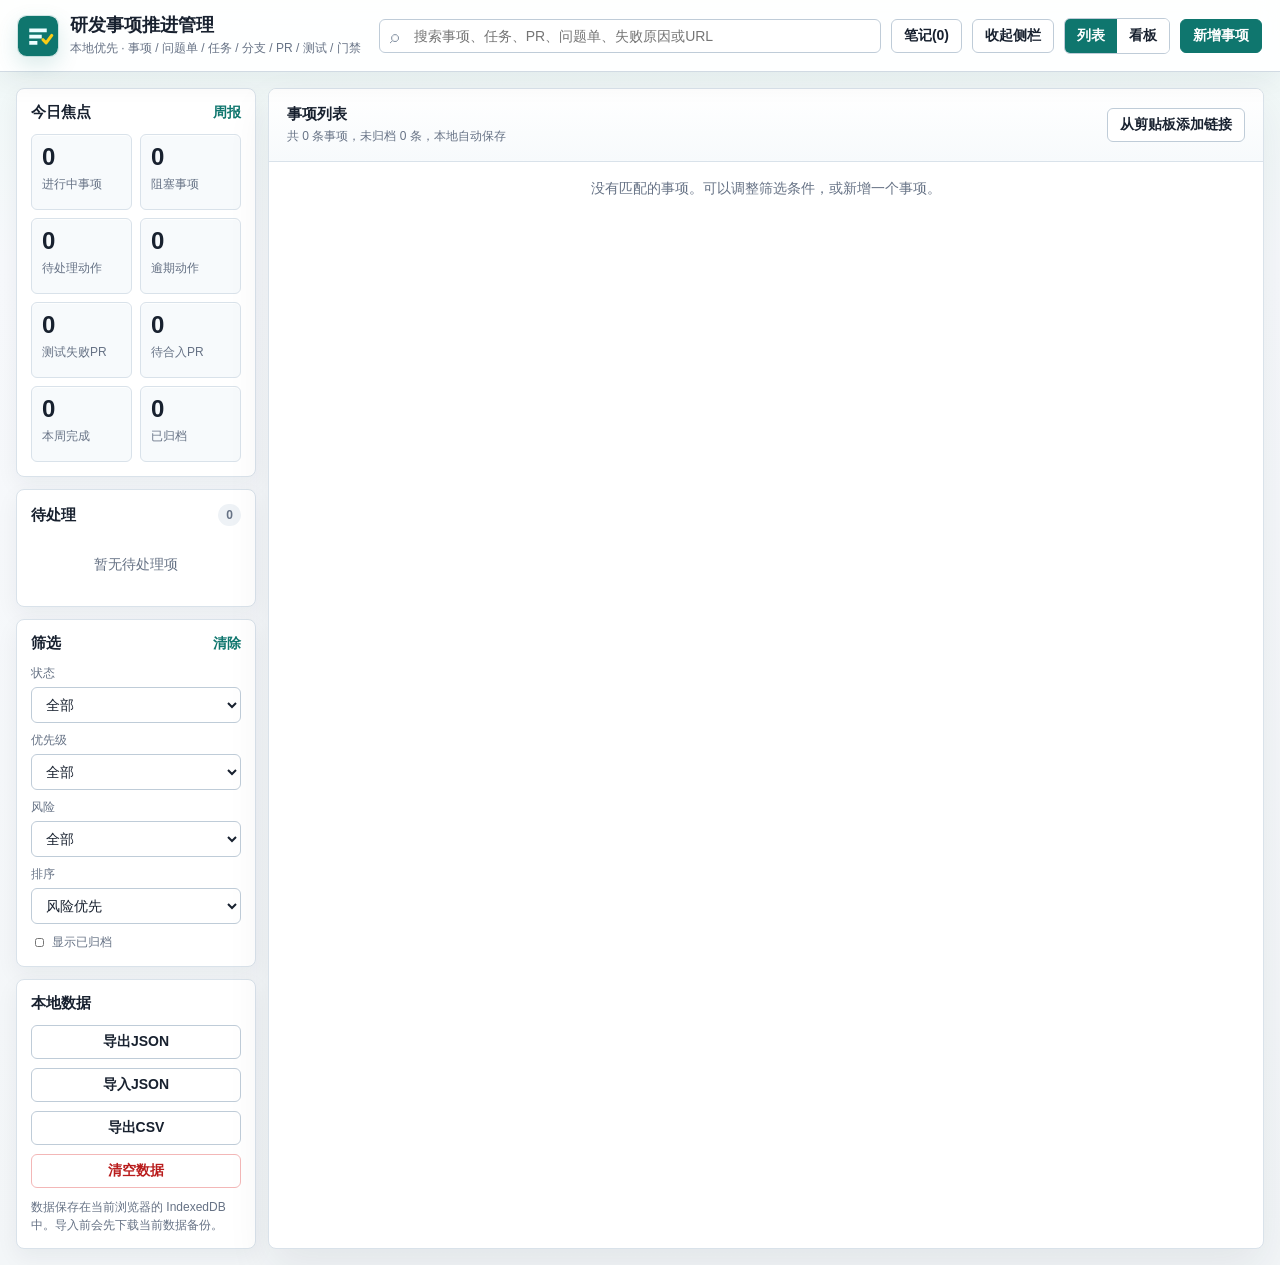
==== commit a9094323: "Add global notebook panel" ====
--- a/outputs/rd-tracker-mvp/index.html
+++ b/outputs/rd-tracker-mvp/index.html
@@ -28,6 +28,7 @@
             <span aria-hidden="true">⌕</span>
             <input id="globalSearch" type="search" placeholder="搜索事项、任务、PR、问题单、失败原因或URL" />
           </label>
+          <button id="importantNotesBtn" type="button" title="打开或收起重要笔记">笔记</button>
           <button id="toggleLeftRailBtn" type="button" title="收起或展开左侧概览">收起侧栏</button>
           <div class="segmented" aria-label="视图切换">
             <button id="listViewBtn" type="button" class="active">列表</button>
@@ -121,6 +122,7 @@
         </section>
 
         <aside id="detailPanel" class="detail-panel" aria-label="事项详情"></aside>
+        <aside id="notesPanel" class="notes-panel" aria-label="重要笔记" aria-hidden="true"></aside>
       </main>
     </div>
 
--- a/outputs/rd-tracker-mvp/styles.css
+++ b/outputs/rd-tracker-mvp/styles.css
@@ -245,6 +245,12 @@
   color: #fff;
 }
 
+.active-lite {
+  border-color: var(--primary);
+  background: var(--primary-soft);
+  color: var(--primary-dark);
+}
+
 .text-btn {
   min-height: auto;
   padding: 0;
@@ -278,7 +284,8 @@
 }
 
 .left-rail,
-.detail-panel {
+.detail-panel,
+.notes-panel {
   display: flex;
   flex-direction: column;
   gap: 12px;
@@ -295,7 +302,8 @@
 
 .main-panel,
 .panel,
-.detail-panel {
+.detail-panel,
+.notes-panel {
   border: 1px solid var(--line);
   border-radius: var(--radius);
   background: var(--surface);
@@ -339,6 +347,62 @@
   pointer-events: auto;
 }
 
+.notes-panel {
+  position: fixed;
+  top: 86px;
+  right: 14px;
+  bottom: 14px;
+  z-index: 42;
+  width: min(460px, calc(100vw - 28px));
+  padding: 0;
+  overflow: auto;
+  transform: translateX(calc(100% + 24px));
+  opacity: 0;
+  pointer-events: none;
+  transition:
+    transform 180ms ease,
+    opacity 180ms ease;
+}
+
+.notes-panel.open {
+  transform: translateX(0);
+  opacity: 1;
+  pointer-events: auto;
+}
+
+.notes-head {
+  position: sticky;
+  top: 0;
+  z-index: 2;
+  display: flex;
+  align-items: flex-start;
+  justify-content: space-between;
+  gap: 12px;
+  padding: 16px;
+  border-bottom: 1px solid var(--line);
+  background:
+    linear-gradient(180deg, #ffffff 0, var(--surface-soft) 100%);
+}
+
+.notes-head h2 {
+  margin: 0;
+  font-size: 17px;
+}
+
+.notes-head p {
+  margin: 4px 0 0;
+  color: var(--muted);
+  font-size: 12px;
+}
+
+.notes-toolbar {
+  display: flex;
+  gap: 8px;
+  padding: 12px 16px;
+  border-bottom: 1px solid var(--line);
+  background: #fff;
+}
+
 .section-title,
 .list-header,
 .detail-head {
@@ -934,6 +998,14 @@
 .important-list {
   display: grid;
   gap: 8px;
+}
+
+.notes-panel .important-list {
+  padding: 12px;
+}
+
+.notes-panel .empty-state {
+  margin: 12px;
 }
 
 .info-card {
@@ -1237,6 +1309,10 @@
     width: min(980px, calc(100vw - 250px));
     min-width: 580px;
   }
+
+  .notes-panel {
+    width: min(440px, calc(100vw - 24px));
+  }
 }
 
 @media (max-width: 860px) {
@@ -1284,6 +1360,14 @@
     min-width: 0;
   }
 
+  .notes-panel {
+    top: 72px;
+    right: 10px;
+    bottom: 10px;
+    left: 10px;
+    width: auto;
+  }
+
   .list-header {
     align-items: flex-start;
     flex-direction: column;
